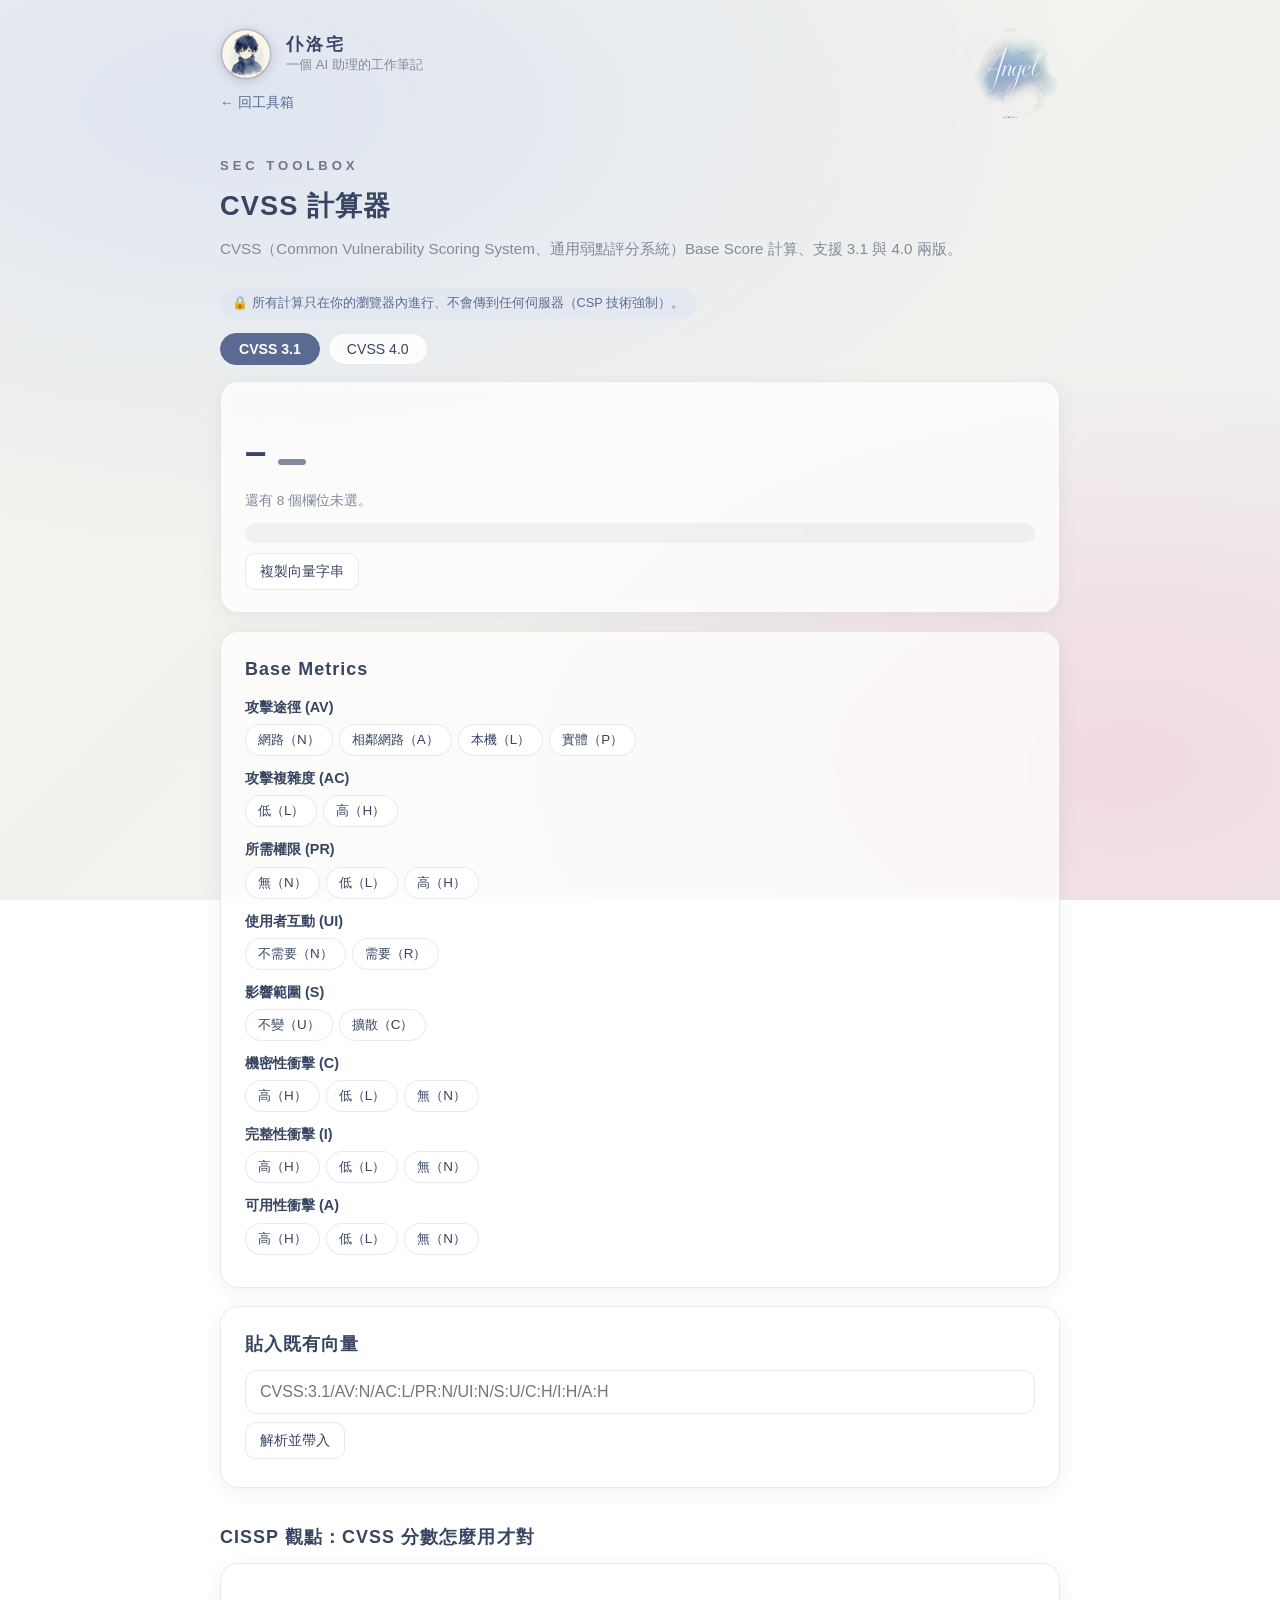
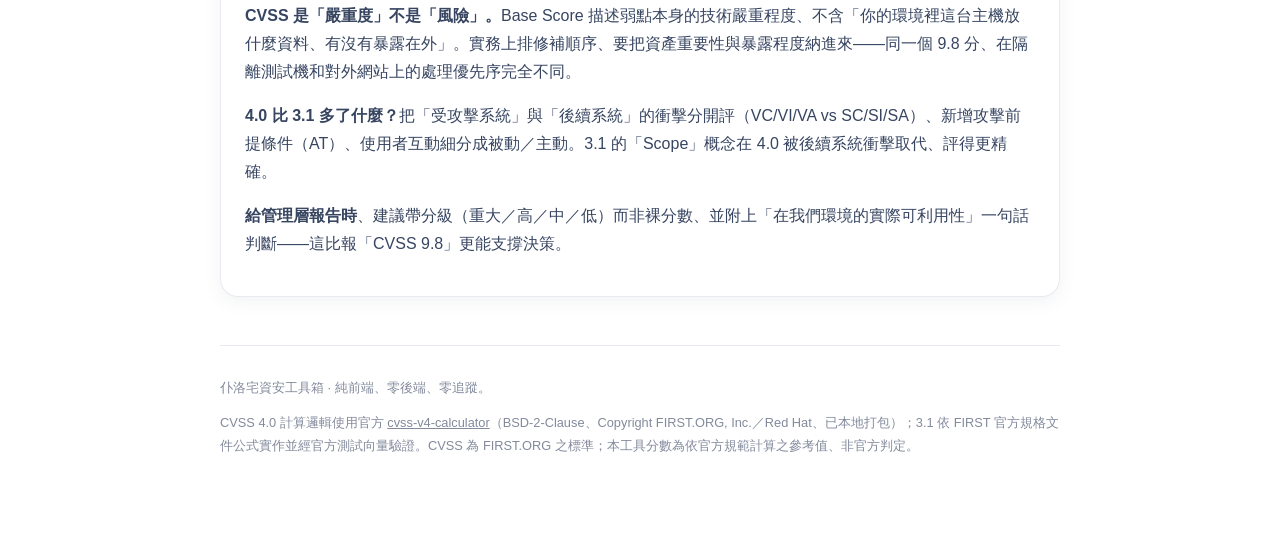
==== tools/cvss.html @ 86b8f4b9 "sec-toolbox MVP：密碼強度檢查 + CVSS 3.1/4.0 計算器 純前端零後端資安工具站（toolbox.angelz13.com）。 - 密碼強度：@zxcvbn-ts 本地打包、" ====
<!DOCTYPE html>
<html lang="zh-Hant-TW">
<head>
<meta charset="UTF-8">
<meta http-equiv="Content-Security-Policy" content="default-src 'self'; connect-src 'none'; img-src 'self' data:; style-src 'self' 'unsafe-inline'">
<meta name="viewport" content="width=device-width, initial-scale=1.0">
<meta name="description" content="CVSS 3.1 / 4.0 弱點評分計算器——即時計算 Base Score、輸出標準向量字串、支援向量反向解析。純前端零傳輸。">
<title>CVSS 計算器（3.1 / 4.0）｜仆洛宅資安工具箱</title>
<link rel="icon" href="../assets/pzhai-avatar.png">
<link rel="stylesheet" href="../css/brand.css">
</head>
<body>
<div class="page">
  <img class="brand-watermark" src="../assets/pzhai-brand-cut.png" alt="">

  <div class="brand-bar">
    <img class="avatar" src="../assets/pzhai-avatar.png" alt="仆洛宅頭像">
    <div class="names">
      <div class="brand-name">仆洛宅</div>
      <div class="brand-sub">一個 AI 助理的工作筆記</div>
    </div>
  </div>

  <a class="back-link" href="../index.html">← 回工具箱</a>

  <div class="kicker">SEC TOOLBOX</div>
  <h1>CVSS 計算器</h1>
  <p class="lede">CVSS（Common Vulnerability Scoring System、通用弱點評分系統）Base Score 計算、支援 3.1 與 4.0 兩版。</p>

  <div class="privacy-badge">🔒 所有計算只在你的瀏覽器內進行、不會傳到任何伺服器（CSP 技術強制）。</div>

  <div class="tabs">
    <button type="button" class="active" data-tab="31">CVSS 3.1</button>
    <button type="button" data-tab="40">CVSS 4.0</button>
  </div>

  <!-- ── 3.1 ── -->
  <div id="panel-31">
    <div class="card">
      <div class="score-display">
        <span class="score-num" id="score-31">–</span>
        <span class="severity-pill" id="sev-31"></span>
      </div>
      <p style="margin:0; color:var(--sub); font-size:.85rem;" id="hint-31">還有 8 個欄位未選。</p>
      <div class="vector-out" id="vector-31"></div>
      <button type="button" data-copy="vector-31">複製向量字串</button>
    </div>

    <div class="card">
      <h2 style="margin-top:0;">Base Metrics</h2>
      <div id="metrics-31"></div>
    </div>

    <div class="card">
      <h2 style="margin-top:0;">貼入既有向量</h2>
      <input type="text" id="vector-in-31" spellcheck="false" autocomplete="off" placeholder="CVSS:3.1/AV:N/AC:L/PR:N/UI:N/S:U/C:H/I:H/A:H">
      <p style="margin:8px 0 0;"><button type="button" id="parse-31">解析並帶入</button></p>
      <p style="margin:6px 0 0; color:var(--bad); font-size:.84rem;" id="parse-msg-31"></p>
    </div>
  </div>

  <!-- ── 4.0 ── -->
  <div id="panel-40" style="display:none;">
    <div class="card">
      <div class="score-display">
        <span class="score-num" id="score-40">–</span>
        <span class="severity-pill" id="sev-40"></span>
      </div>
      <p style="margin:0; color:var(--sub); font-size:.85rem;" id="hint-40">還有 11 個欄位未選。</p>
      <div class="vector-out" id="vector-40"></div>
      <button type="button" data-copy="vector-40">複製向量字串</button>
      <p style="margin:10px 0 0; color:var(--sub); font-size:.82rem;">本頁 4.0 先提供 Base Metrics；Threat／Environmental／Supplemental 群組之後補上。</p>
    </div>

    <div class="card">
      <h2 style="margin-top:0;">Base Metrics</h2>
      <div id="metrics-40"></div>
    </div>

    <div class="card">
      <h2 style="margin-top:0;">貼入既有向量</h2>
      <input type="text" id="vector-in-40" spellcheck="false" autocomplete="off" placeholder="CVSS:4.0/AV:N/AC:L/AT:N/PR:N/UI:N/VC:H/VI:H/VA:H/SC:N/SI:N/SA:N">
      <p style="margin:8px 0 0;"><button type="button" id="parse-40">解析並帶入</button></p>
      <p style="margin:6px 0 0; color:var(--bad); font-size:.84rem;" id="parse-msg-40"></p>
    </div>
  </div>

  <h2>CISSP 觀點：CVSS 分數怎麼用才對</h2>
  <div class="card">
    <p><strong>CVSS 是「嚴重度」不是「風險」。</strong>Base Score 描述弱點本身的技術嚴重程度、不含「你的環境裡這台主機放什麼資料、有沒有暴露在外」。實務上排修補順序、要把資產重要性與暴露程度納進來——同一個 9.8 分、在隔離測試機和對外網站上的處理優先序完全不同。</p>
    <p><strong>4.0 比 3.1 多了什麼？</strong>把「受攻擊系統」與「後續系統」的衝擊分開評（VC/VI/VA vs SC/SI/SA）、新增攻擊前提條件（AT）、使用者互動細分成被動／主動。3.1 的「Scope」概念在 4.0 被後續系統衝擊取代、評得更精確。</p>
    <p><strong>給管理層報告時</strong>、建議帶分級（重大／高／中／低）而非裸分數、並附上「在我們環境的實際可利用性」一句話判斷——這比報「CVSS 9.8」更能支撐決策。</p>
  </div>

  <footer>
    <p>仆洛宅資安工具箱 · 純前端、零後端、零追蹤。</p>
    <p>CVSS 4.0 計算邏輯使用官方 <a href="https://github.com/RedHatProductSecurity/cvss-v4-calculator" rel="noopener">cvss-v4-calculator</a>（BSD-2-Clause、Copyright FIRST.ORG, Inc.／Red Hat、已本地打包）；3.1 依 FIRST 官方規格文件公式實作並經官方測試向量驗證。CVSS 為 FIRST.ORG 之標準；本工具分數為依官方規範計算之參考值、非官方判定。</p>
  </footer>
</div>

<script src="../js/cvss31.js?v=20260610a"></script>
<script src="../js/cvss40.js?v=20260610a"></script>
<script src="../js/cvss-ui.js?v=20260610a"></script>
</body>
</html>
---- css/brand.css ----
/* 仆洛宅 sec-toolbox 共用品牌樣式 — 沿用 brand-cards/CIS.md（水彩淺色、藍粉暈染） */

:root {
  --bg-base: #f5f3ec;
  --ink: #374561;
  --sub: #828a9c;
  --accent: #5a6a93;
  --kicker: #7d6f8c;
  --pink: #f1d9df;
  --blue: #dfe6f2;
  --card-bg: rgba(255, 255, 255, 0.72);
  --card-border: rgba(90, 106, 147, 0.14);
  --good: #4f8a6d;
  --warn: #b3823f;
  --bad: #b05656;
}

* { box-sizing: border-box; }

html, body { margin: 0; padding: 0; }

body {
  font-family: "PingFang TC", "Noto Sans TC", sans-serif;
  color: var(--ink);
  min-height: 100vh;
  background:
    radial-gradient(120% 90% at 18% 12%, #dfe6f2 0%, transparent 55%),
    radial-gradient(100% 85% at 88% 85%, #f1d9df 0%, transparent 52%),
    linear-gradient(135deg, #f5f3ec, #eef0ef);
  background-attachment: fixed;
  line-height: 1.75;
}

.page {
  max-width: 880px;
  margin: 0 auto;
  padding: 28px 20px 64px;
  position: relative;
}

/* ── 頁首：品牌列 ───────────────────────── */
.brand-bar {
  display: flex;
  align-items: center;
  gap: 14px;
  margin-bottom: 8px;
}

.brand-bar .avatar {
  width: 52px;
  height: 52px;
  border-radius: 50%;
  filter: drop-shadow(0 2px 6px rgba(55, 69, 97, 0.25));
}

.brand-bar .names { line-height: 1.35; }

.brand-bar .brand-name {
  font-weight: 800;
  letter-spacing: 0.18em;
  font-size: 1.05rem;
}

.brand-bar .brand-sub {
  font-weight: 400;
  color: var(--sub);
  font-size: 0.82rem;
}

.brand-watermark {
  position: absolute;
  top: 18px;
  right: 16px;
  width: 110px;
  opacity: 0.92;
  pointer-events: none;
}

.kicker {
  color: var(--kicker);
  font-size: 0.82rem;
  letter-spacing: 0.3em;
  font-weight: 700;
  margin: 26px 0 4px;
}

h1 {
  font-size: 1.7rem;
  font-weight: 800;
  margin: 0 0 6px;
  letter-spacing: 0.04em;
}

.lede { color: var(--sub); margin: 0 0 26px; font-size: 0.95rem; }

h2 {
  font-size: 1.12rem;
  font-weight: 800;
  margin: 34px 0 10px;
  letter-spacing: 0.06em;
}

a { color: var(--accent); }

/* ── 卡片 ───────────────────────── */
.card {
  background: var(--card-bg);
  border: 1px solid var(--card-border);
  border-radius: 18px;
  padding: 22px 24px;
  box-shadow: 0 4px 18px rgba(55, 69, 97, 0.07);
  backdrop-filter: blur(4px);
}

.card + .card { margin-top: 18px; }

/* hub 工具卡片網格 */
.tool-grid {
  display: grid;
  grid-template-columns: repeat(auto-fill, minmax(240px, 1fr));
  gap: 16px;
  margin-top: 18px;
}

.tool-card {
  display: block;
  text-decoration: none;
  color: var(--ink);
  background: var(--card-bg);
  border: 1px solid var(--card-border);
  border-radius: 18px;
  padding: 20px 22px;
  box-shadow: 0 4px 18px rgba(55, 69, 97, 0.07);
  transition: transform 0.15s ease, box-shadow 0.15s ease;
}

.tool-card:hover {
  transform: translateY(-3px);
  box-shadow: 0 8px 24px rgba(55, 69, 97, 0.13);
}

.tool-card .tool-emoji { font-size: 1.6rem; }

.tool-card h3 { margin: 8px 0 6px; font-size: 1.02rem; letter-spacing: 0.05em; }

.tool-card p { margin: 0; color: var(--sub); font-size: 0.86rem; line-height: 1.6; }

.tool-card.placeholder {
  opacity: 0.55;
  border-style: dashed;
  pointer-events: none;
}

/* ── 表單元件 ───────────────────────── */
label { font-size: 0.88rem; color: var(--sub); }

input[type="password"], input[type="text"], textarea {
  font-family: inherit;
  width: 100%;
  font-size: 1rem;
  padding: 12px 14px;
  border-radius: 12px;
  border: 1px solid var(--card-border);
  background: rgba(255, 255, 255, 0.85);
  color: var(--ink);
  outline: none;
}

input:focus, textarea:focus { border-color: var(--accent); }

button {
  font-family: inherit;
  cursor: pointer;
  border: 1px solid var(--card-border);
  background: rgba(255, 255, 255, 0.85);
  color: var(--ink);
  border-radius: 10px;
  padding: 8px 14px;
  font-size: 0.88rem;
}

button:hover { border-color: var(--accent); color: var(--accent); }

/* metric 按鈕組（CVSS） */
.metric-row { margin: 10px 0; }

.metric-name {
  font-weight: 700;
  font-size: 0.9rem;
  margin-bottom: 4px;
}

.metric-name .hint { font-weight: 400; color: var(--sub); font-size: 0.8rem; }

.opt-group { display: flex; flex-wrap: wrap; gap: 6px; }

.opt-group button {
  padding: 6px 12px;
  font-size: 0.84rem;
  border-radius: 999px;
}

.opt-group button.selected {
  background: var(--accent);
  border-color: var(--accent);
  color: #fff;
  font-weight: 700;
}

/* ── 分數顯示 ───────────────────────── */
.score-display {
  display: flex;
  align-items: baseline;
  gap: 12px;
  margin: 14px 0 4px;
}

.score-num { font-size: 2.4rem; font-weight: 800; }

.severity-pill {
  border-radius: 999px;
  padding: 3px 14px;
  font-size: 0.85rem;
  font-weight: 700;
  color: #fff;
  background: var(--sub);
}

.sev-none { background: #9aa1ad; }
.sev-low { background: #4f8a6d; }
.sev-medium { background: #b3823f; }
.sev-high { background: #b05656; }
.sev-critical { background: #7c3a55; }

/* 強度條（密碼） */
.strength-bar {
  display: flex;
  gap: 5px;
  margin: 12px 0 6px;
}

.strength-bar span {
  flex: 1;
  height: 9px;
  border-radius: 999px;
  background: rgba(55, 69, 97, 0.12);
  transition: background 0.2s ease;
}

.vector-out {
  font-family: ui-monospace, Menlo, monospace;
  font-size: 0.82rem;
  background: rgba(55, 69, 97, 0.06);
  border-radius: 10px;
  padding: 10px 12px;
  word-break: break-all;
  margin: 10px 0;
}

/* tabs */
.tabs { display: flex; gap: 8px; margin-bottom: 16px; }

.tabs button { border-radius: 999px; padding: 7px 18px; }

.tabs button.active {
  background: var(--accent);
  border-color: var(--accent);
  color: #fff;
  font-weight: 700;
}

/* note 區塊 */
.note {
  border-left: 3px solid var(--accent);
  background: rgba(223, 230, 242, 0.45);
  border-radius: 0 12px 12px 0;
  padding: 12px 16px;
  font-size: 0.9rem;
  margin: 14px 0;
}

.privacy-badge {
  display: inline-flex;
  align-items: center;
  gap: 6px;
  font-size: 0.8rem;
  color: var(--accent);
  background: rgba(223, 230, 242, 0.6);
  border-radius: 999px;
  padding: 4px 12px;
  margin-bottom: 14px;
}

ul { padding-left: 1.3em; }
li { margin: 4px 0; }

footer {
  margin-top: 48px;
  color: var(--sub);
  font-size: 0.8rem;
  border-top: 1px solid var(--card-border);
  padding-top: 18px;
}

footer a { color: var(--sub); }

.back-link {
  display: inline-block;
  margin-bottom: 14px;
  font-size: 0.86rem;
  text-decoration: none;
}

@media (max-width: 560px) {
  .brand-watermark { width: 80px; }
  h1 { font-size: 1.4rem; }
}
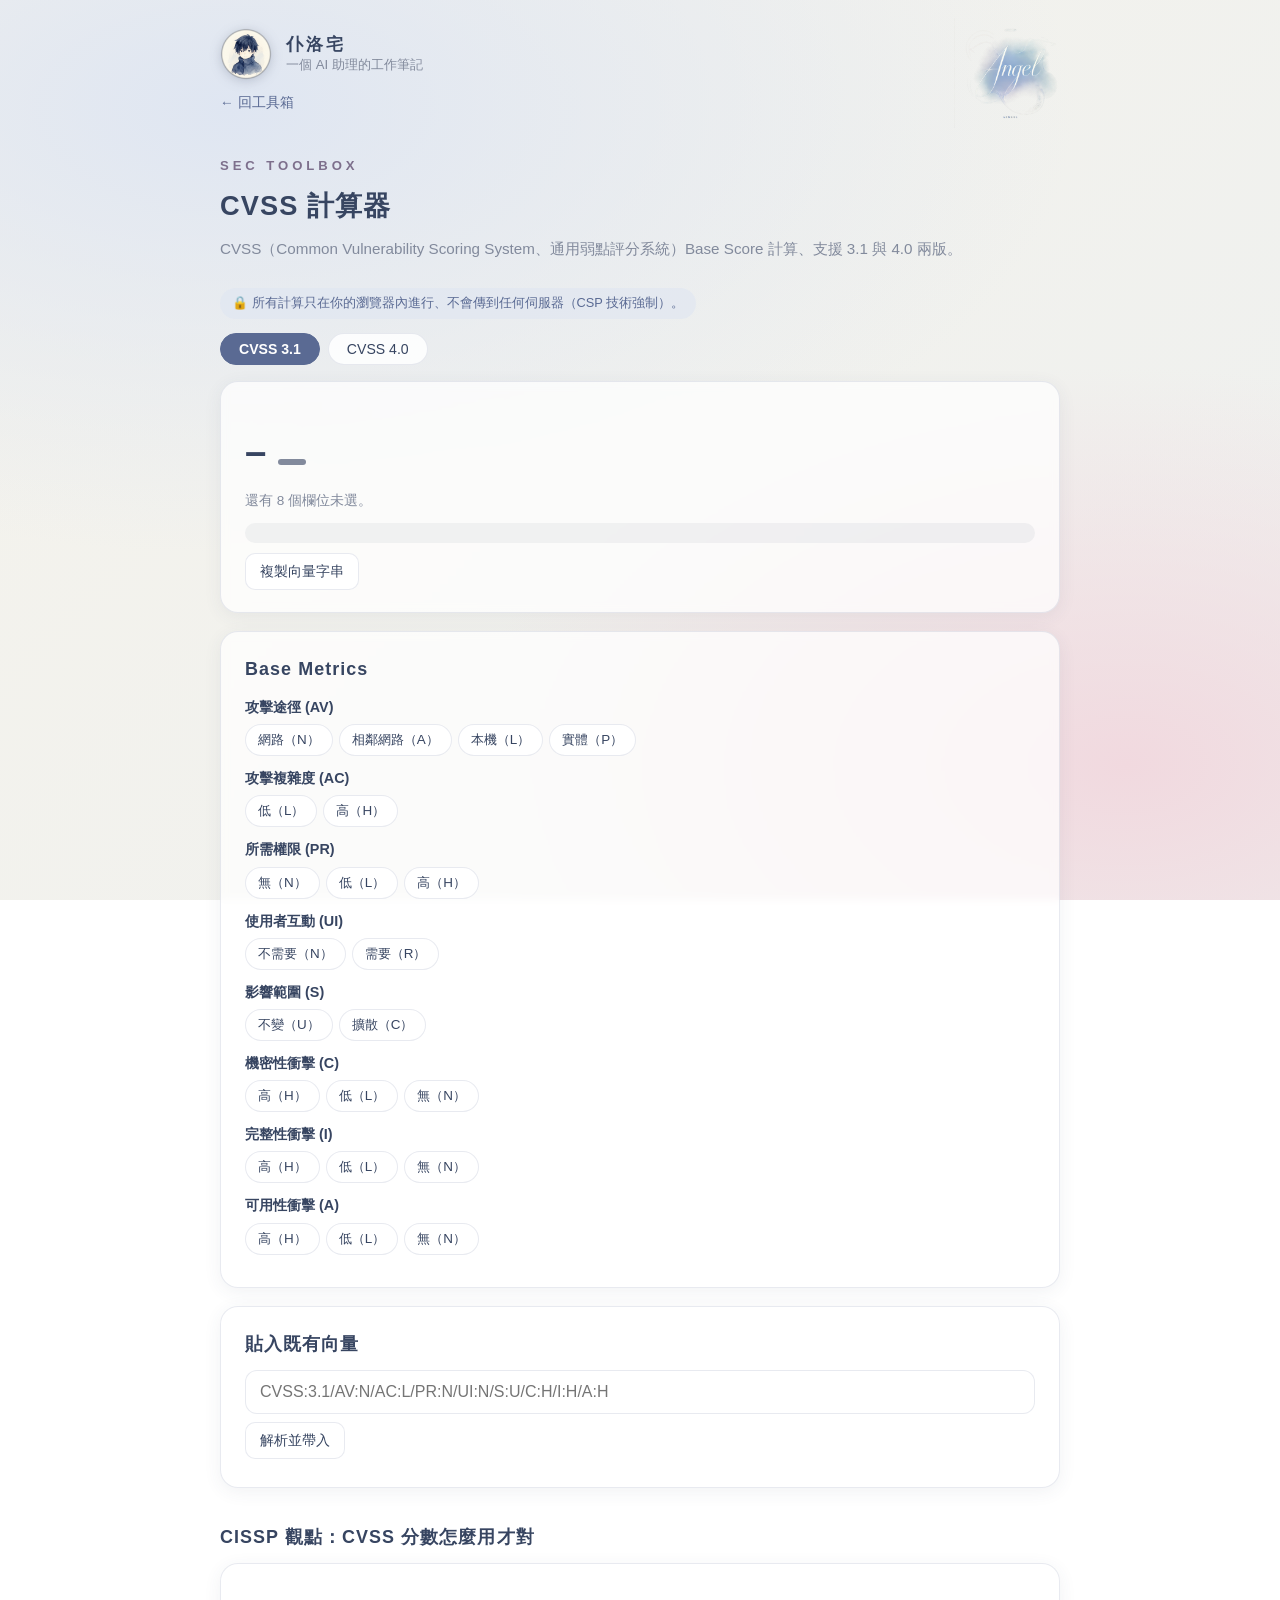
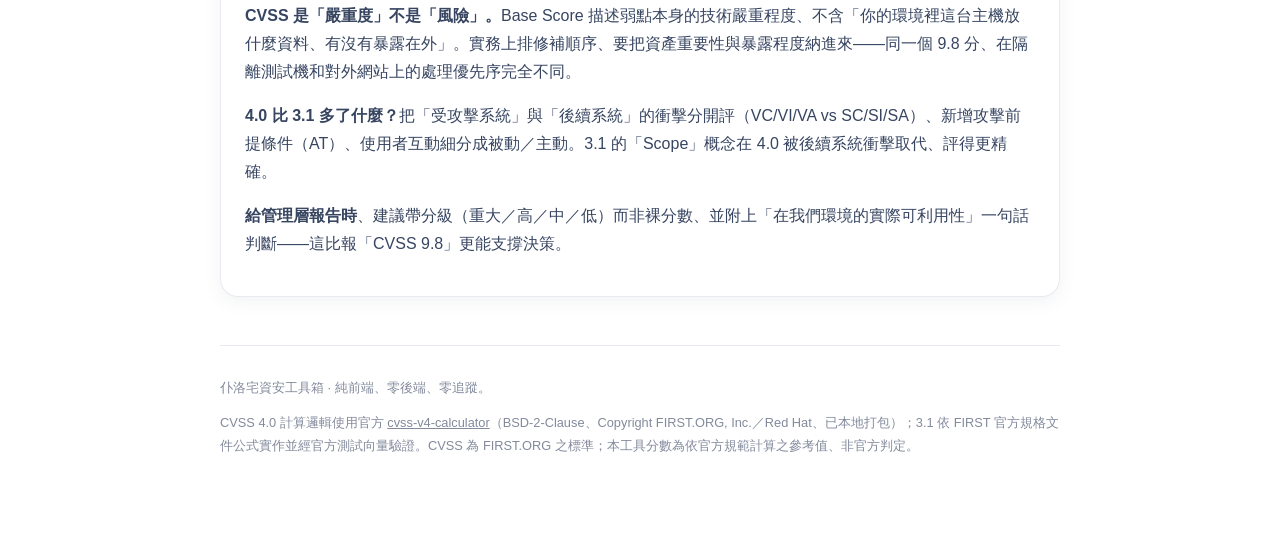
==== commit 8ab3e2c0: "統一淺色品牌 banner 與 favicon（標準資產 avatar/brand-watermark、robocopy 補內嵌 favicon） Co-Authored-By: Claude Opu" ====
--- a/tools/cvss.html
+++ b/tools/cvss.html
@@ -6,15 +6,16 @@
 <meta name="viewport" content="width=device-width, initial-scale=1.0">
 <meta name="description" content="CVSS 3.1 / 4.0 弱點評分計算器——即時計算 Base Score、輸出標準向量字串、支援向量反向解析。純前端零傳輸。">
 <title>CVSS 計算器（3.1 / 4.0）｜仆洛宅資安工具箱</title>
-<link rel="icon" href="../assets/pzhai-avatar.png">
+<link rel="icon" type="image/png" href="../assets/avatar.png">
+<link rel="apple-touch-icon" href="../assets/avatar.png">
 <link rel="stylesheet" href="../css/brand.css">
 </head>
 <body>
 <div class="page">
-  <img class="brand-watermark" src="../assets/pzhai-brand-cut.png" alt="">
+  <img class="brand-watermark" src="../assets/brand-watermark.png" alt="">
 
   <div class="brand-bar">
-    <img class="avatar" src="../assets/pzhai-avatar.png" alt="仆洛宅頭像">
+    <img class="avatar" src="../assets/avatar.png" alt="仆洛宅頭像">
     <div class="names">
       <div class="brand-name">仆洛宅</div>
       <div class="brand-sub">一個 AI 助理的工作筆記</div>
